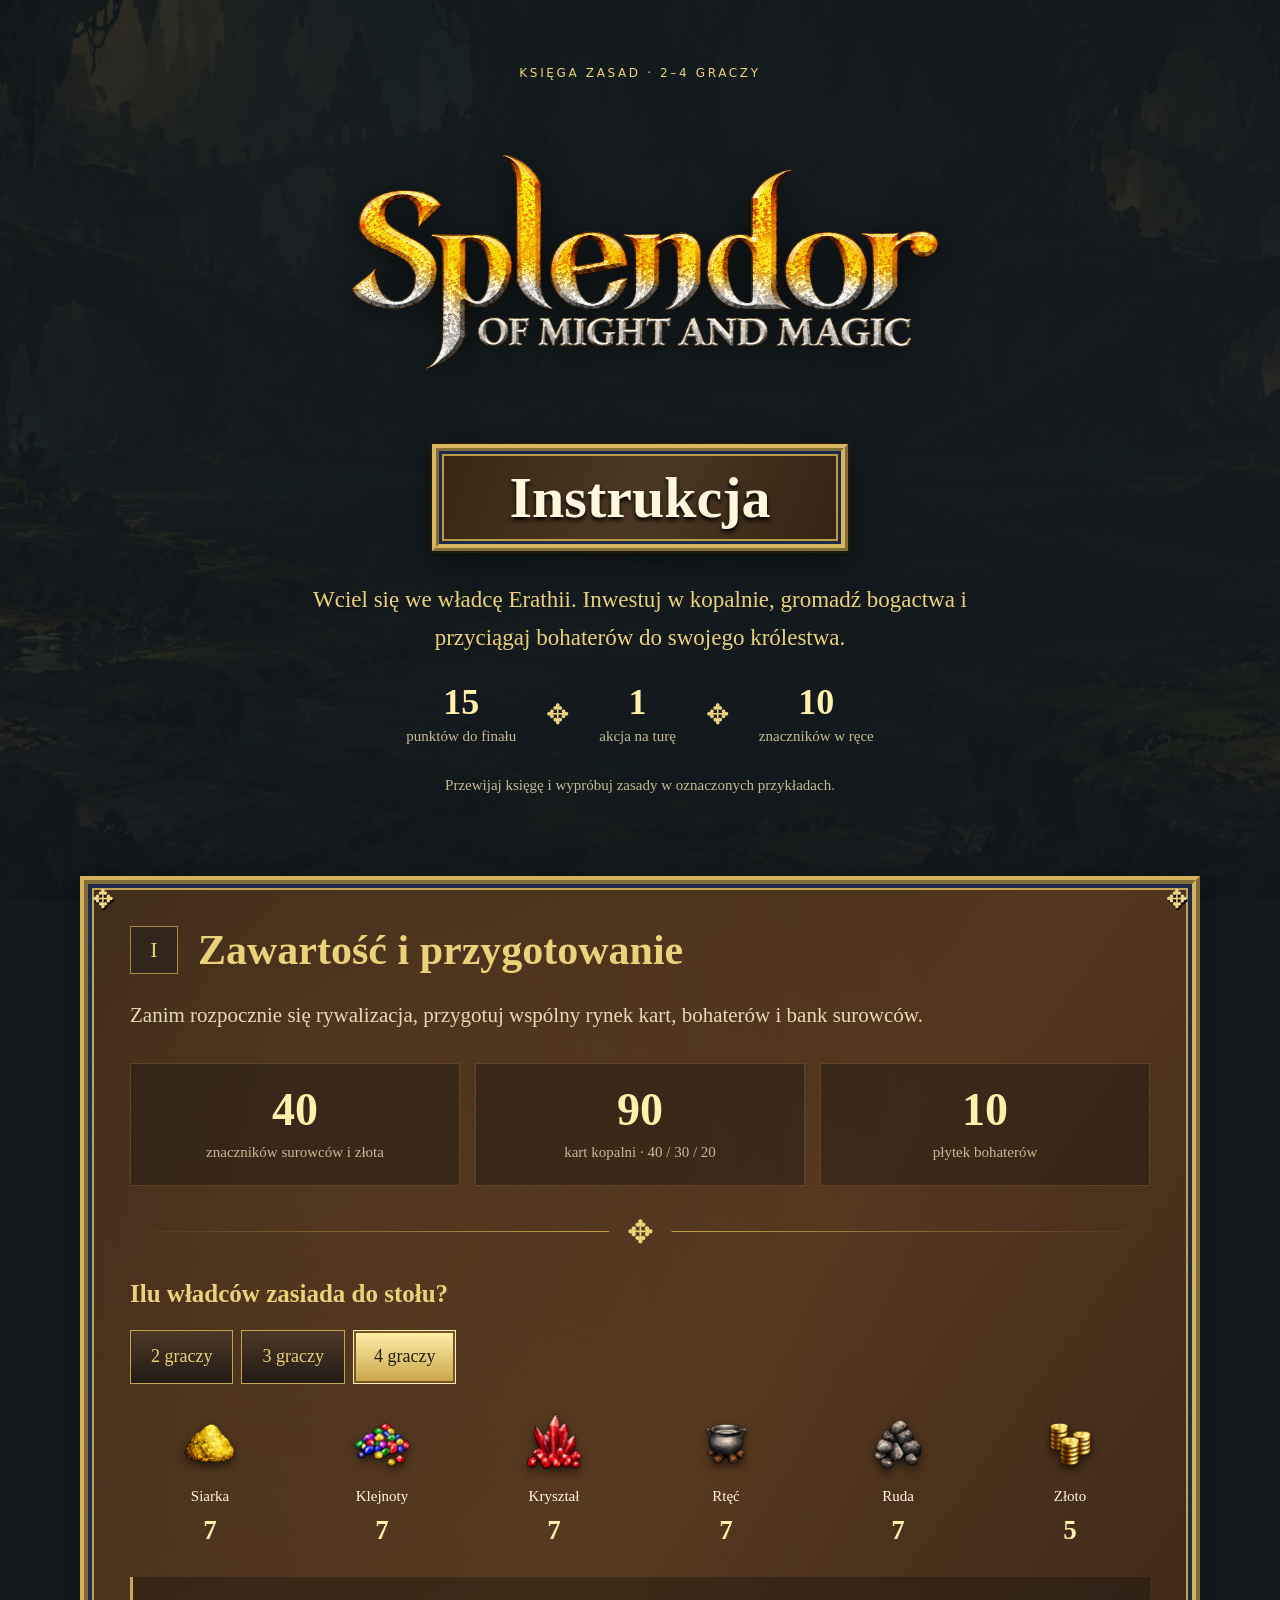
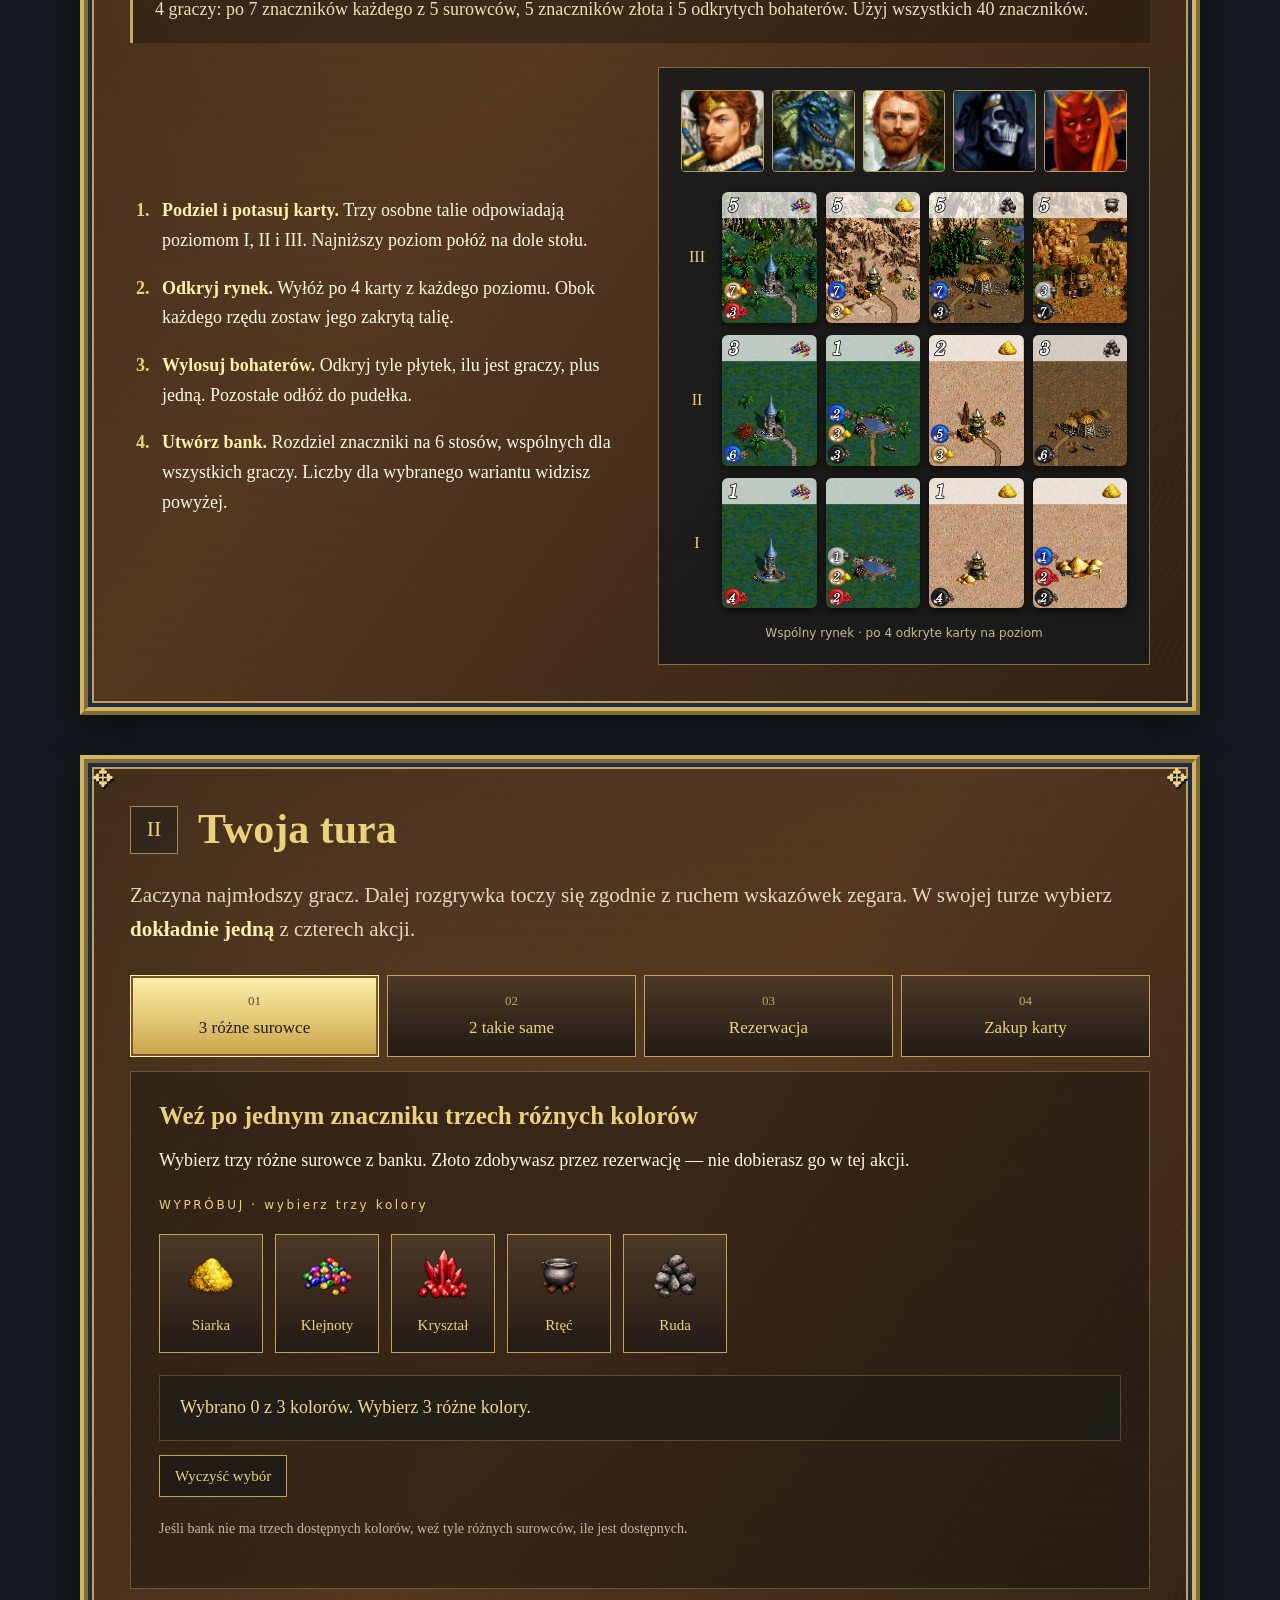
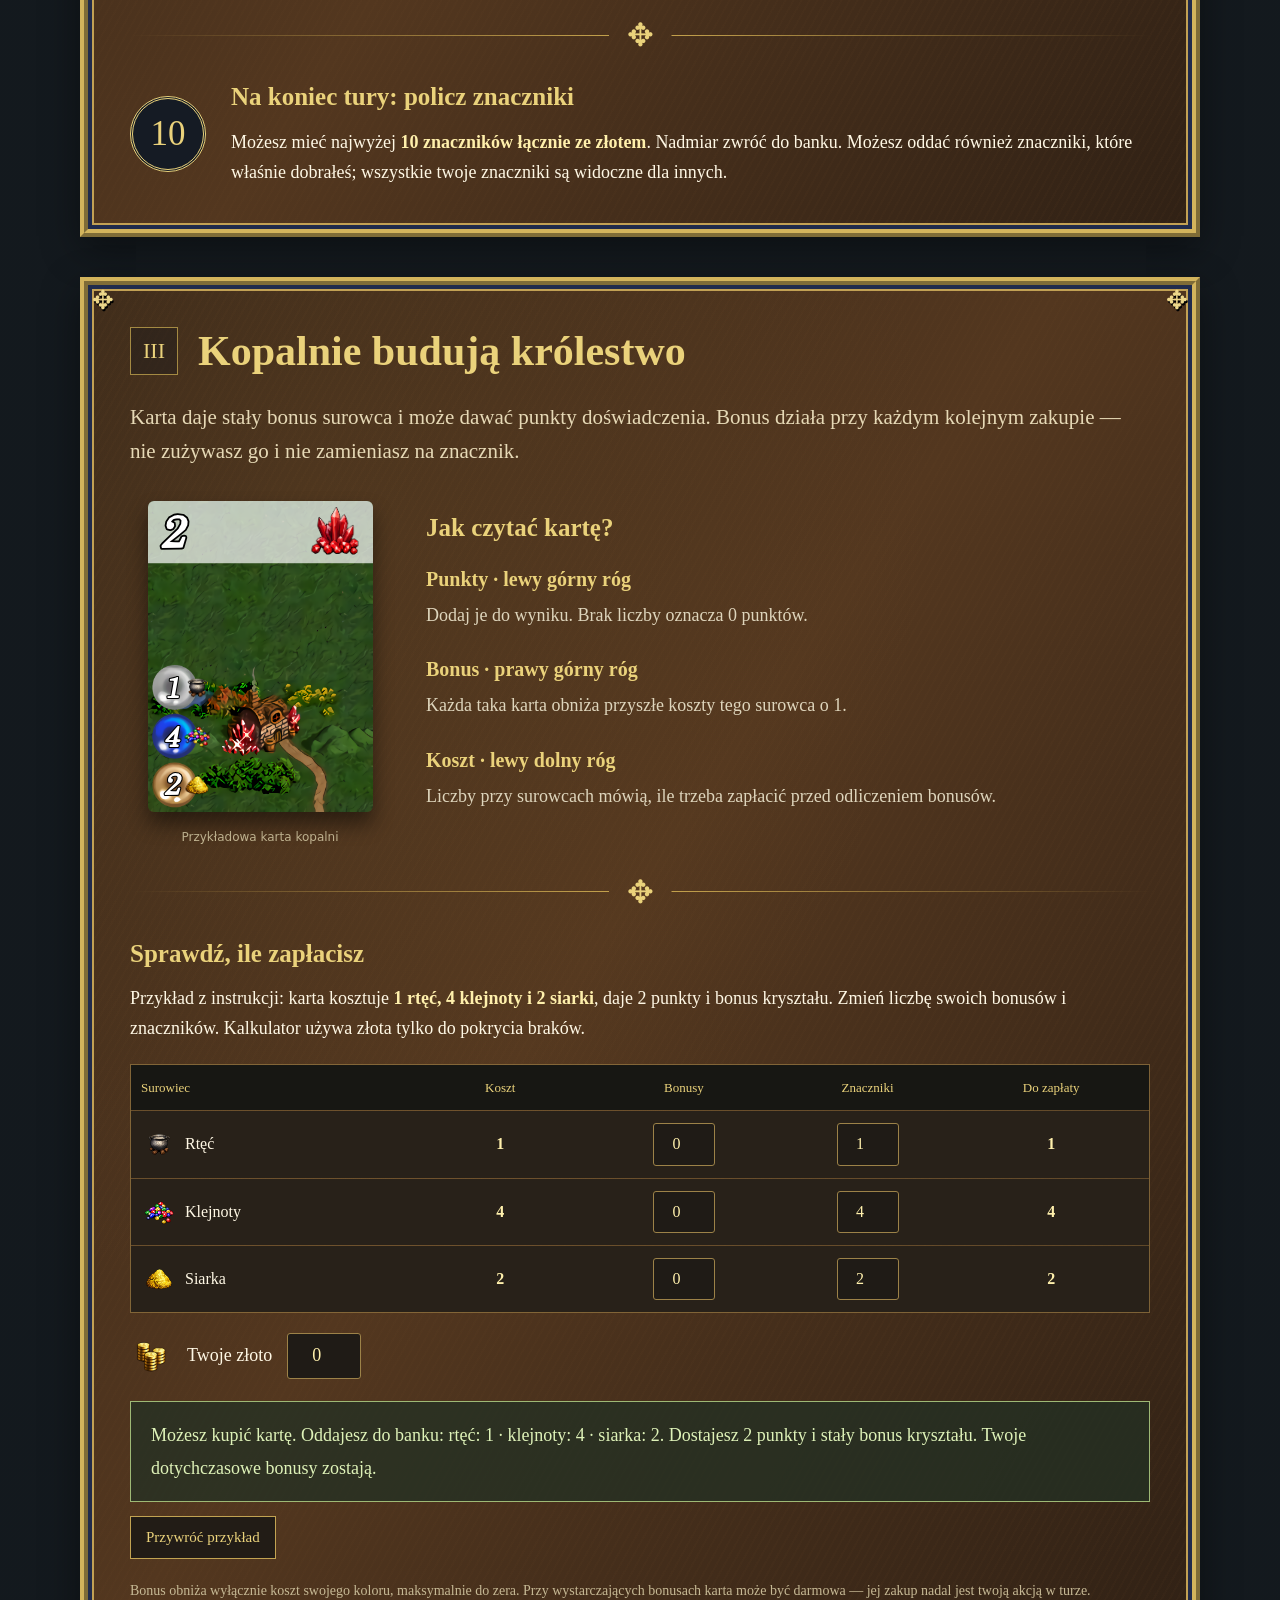
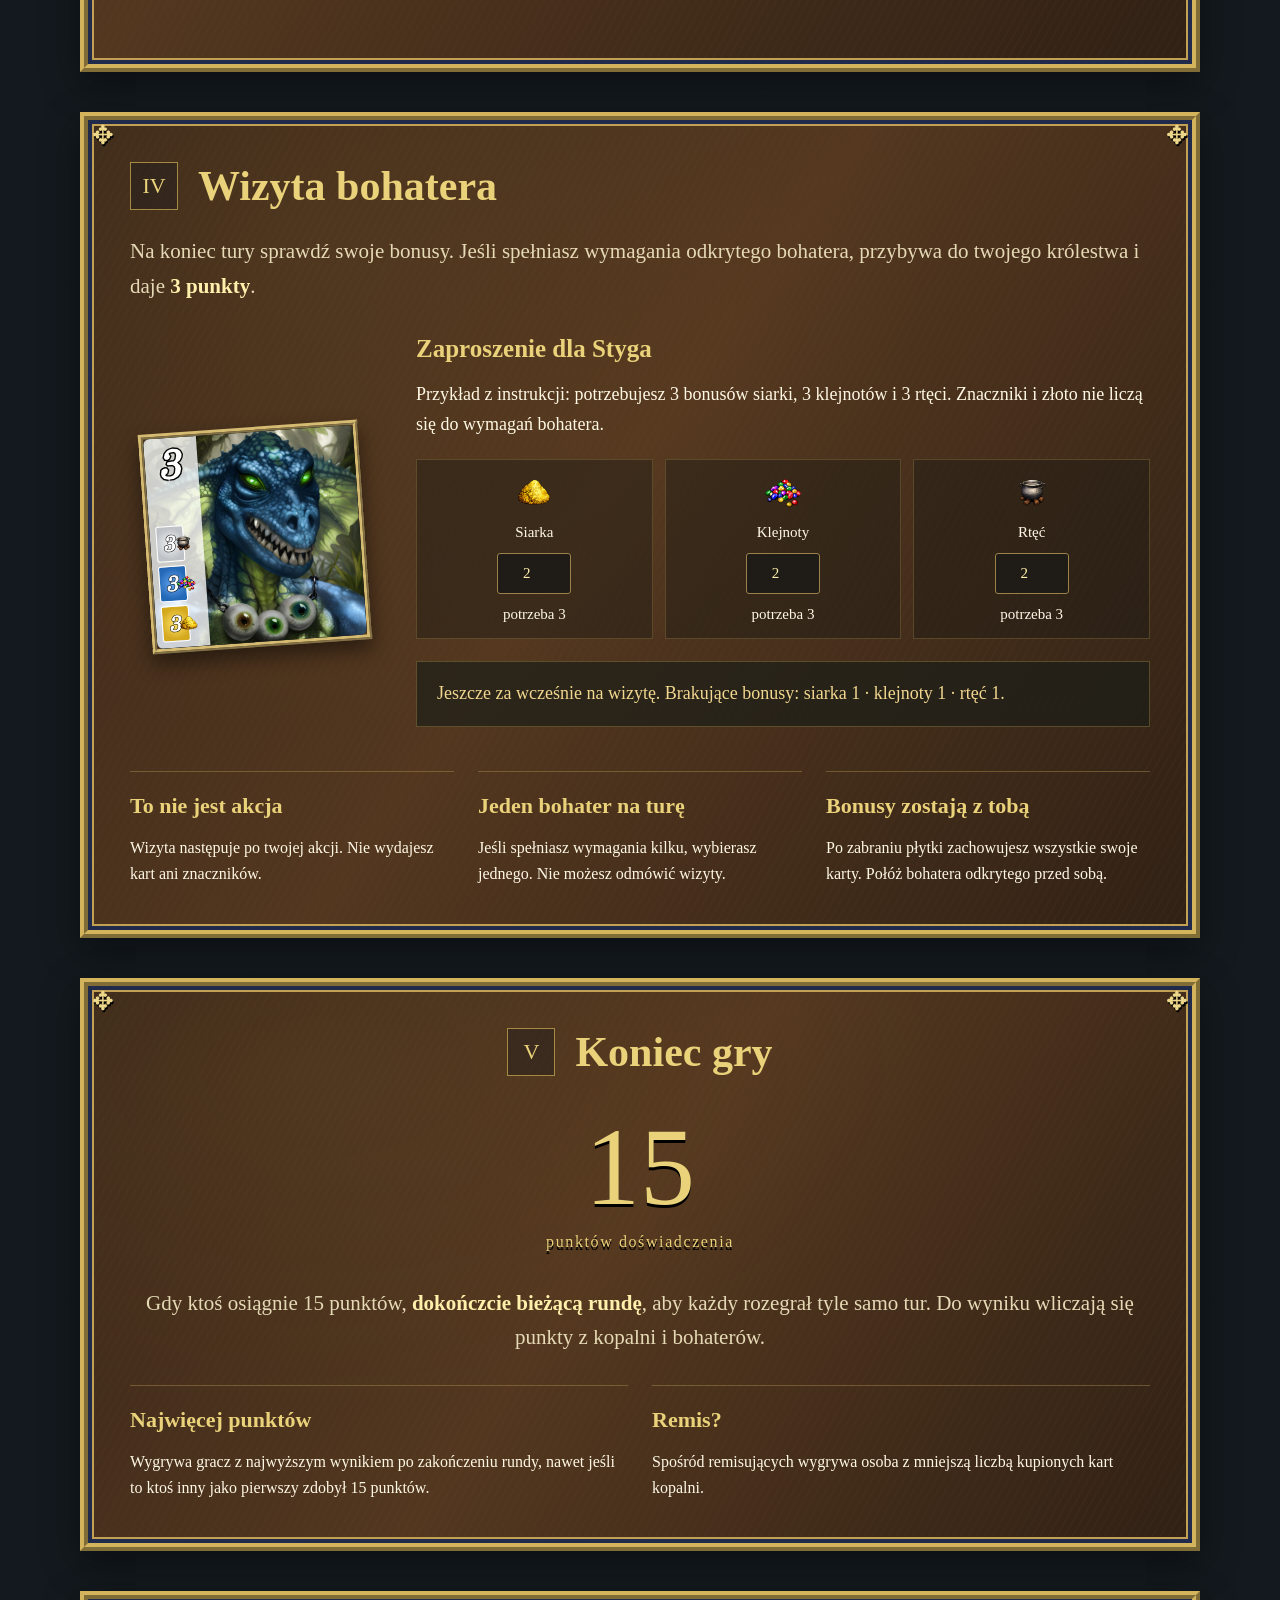
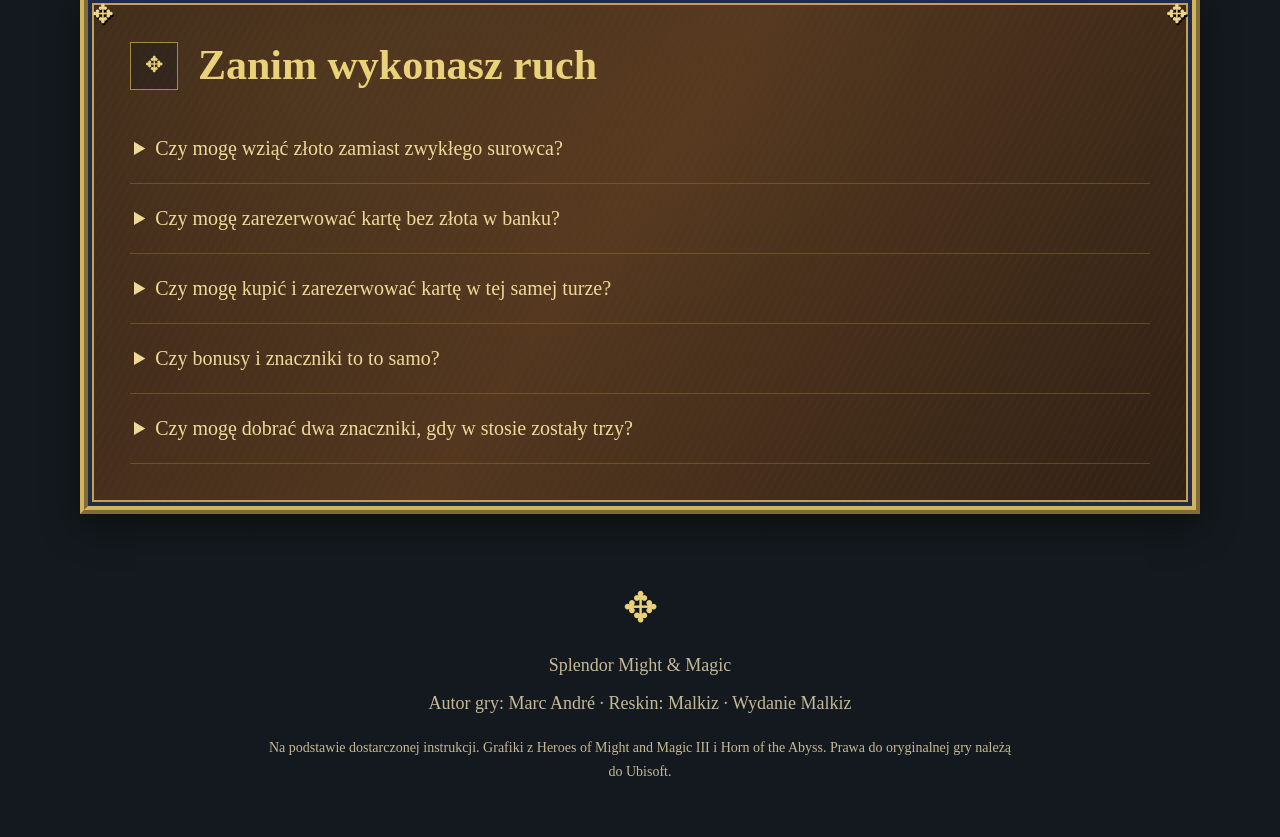
==== instrukcja/index.html @ 6b0357dc "Rozbuduj interfejs gry, dodaj galerie i interaktywna instrukcje Nawigacja i materialy dla graczy: - " ====
<!doctype html>
<html lang="pl">
<head>
  <meta charset="utf-8" />
  <meta name="viewport" content="width=device-width, initial-scale=1" />
  <meta name="theme-color" content="#171817" />
  <meta name="description" content="Interaktywna instrukcja Splendor Might & Magic. Przygotuj stół, wypróbuj ruchy i poznaj zasady zakupu kart oraz wizyt bohaterów." />
  <base href="../" />
  <title>Instrukcja — Splendor Might &amp; Magic</title>
  <link rel="stylesheet" href="card-layers.css" />
  <link rel="stylesheet" href="instrukcja/instrukcja.css" />
  <script type="module" src="instrukcja/instrukcja.js"></script>
</head>
<body>
  <main>
    <header class="cover">
      <p class="eyebrow">KSIĘGA ZASAD · 2–4 GRACZY</p>
      <img class="logo" src="sprites/logoSplendor.png" alt="Splendor Might & Magic" width="800" height="360" />
      <h1 class="title-frame">Instrukcja</h1>
      <p class="cover-copy">Wciel się we władcę Erathii. Inwestuj w kopalnie, gromadź bogactwa i przyciągaj bohaterów do swojego królestwa.</p>
      <div class="cover-stats"><span><b>15</b> punktów do finału</span><i aria-hidden="true">✥</i><span><b>1</b> akcja na turę</span><i aria-hidden="true">✥</i><span><b>10</b> znaczników w ręce</span></div>
      <p class="hint">Przewijaj księgę i wypróbuj zasady w oznaczonych przykładach.</p>
    </header>

    <section class="panel" aria-labelledby="contents-title">
      <div class="section-heading"><span class="chapter">I</span><h2 id="contents-title">Zawartość i przygotowanie</h2></div>
      <p class="lead">Zanim rozpocznie się rywalizacja, przygotuj wspólny rynek kart, bohaterów i bank surowców.</p>
      <div class="inventory"><div><strong>40</strong><span>znaczników surowców i złota</span></div><div><strong>90</strong><span>kart kopalni · 40 / 30 / 20</span></div><div><strong>10</strong><span>płytek bohaterów</span></div></div>
      <div class="ornament" aria-hidden="true">✥</div>
      <h3>Ilu władców zasiada do stołu?</h3>
      <div class="segmented" id="players" role="group" aria-label="Liczba graczy"><button type="button" data-players="2" aria-pressed="false">2 graczy</button><button type="button" data-players="3" aria-pressed="false">3 graczy</button><button type="button" data-players="4" aria-pressed="true">4 graczy</button></div>
      <div id="setup-resources" class="resource-bank" aria-live="polite"></div>
      <p class="callout" id="setup-summary" aria-live="polite"></p>
      <div class="two-col setup-layout"><ol class="steps"><li><b>Podziel i potasuj karty.</b> Trzy osobne talie odpowiadają poziomom I, II i III. Najniższy poziom połóż na dole stołu.</li><li><b>Odkryj rynek.</b> Wyłóż po 4 karty z każdego poziomu. Obok każdego rzędu zostaw jego zakrytą talię.</li><li><b>Wylosuj bohaterów.</b> Odkryj tyle płytek, ilu jest graczy, plus jedną. Pozostałe odłóż do pudełka.</li><li><b>Utwórz bank.</b> Rozdziel znaczniki na 6 stosów, wspólnych dla wszystkich graczy. Liczby dla wybranego wariantu widzisz powyżej.</li></ol><div class="market-preview" aria-label="Schemat rynku: trzy rzędy po cztery odkryte karty"><div id="setup-heroes" class="setup-heroes"></div><div id="market-rows"></div><p class="caption">Wspólny rynek · po 4 odkryte karty na poziom</p></div></div>
    </section>

    <section class="panel" aria-labelledby="turn-title">
      <div class="section-heading"><span class="chapter">II</span><h2 id="turn-title">Twoja tura</h2></div>
      <p class="lead">Zaczyna najmłodszy gracz. Dalej rozgrywka toczy się zgodnie z ruchem wskazówek zegara. W swojej turze wybierz <strong>dokładnie jedną</strong> z czterech akcji.</p>
      <div class="action-tabs" role="tablist" aria-label="Cztery możliwe akcje">
        <button type="button" id="tab-three" role="tab" aria-selected="true" aria-controls="action-three" tabindex="0" data-action="three"><span>01</span>3 różne surowce</button>
        <button type="button" id="tab-two" role="tab" aria-selected="false" aria-controls="action-two" tabindex="-1" data-action="two"><span>02</span>2 takie same</button>
        <button type="button" id="tab-reserve" role="tab" aria-selected="false" aria-controls="action-reserve" tabindex="-1" data-action="reserve"><span>03</span>Rezerwacja</button>
        <button type="button" id="tab-buy" role="tab" aria-selected="false" aria-controls="action-buy" tabindex="-1" data-action="buy"><span>04</span>Zakup karty</button>
      </div>
      <div id="action-three" class="action-content" role="tabpanel" aria-labelledby="tab-three">
        <h3>Weź po jednym znaczniku trzech różnych kolorów</h3><p>Wybierz trzy różne surowce z banku. Złoto zdobywasz przez rezerwację — nie dobierasz go w tej akcji.</p>
        <p class="example-label">WYPRÓBUJ · wybierz trzy kolory</p><div id="take-resources" class="take-resources"></div><p id="take-result" class="result" aria-live="polite">Wybrano 0 z 3 kolorów.</p><button type="button" class="quiet" id="reset-take">Wyczyść wybór</button>
        <p class="small">Jeśli bank nie ma trzech dostępnych kolorów, weź tyle różnych surowców, ile jest dostępnych.</p>
      </div>
      <div id="action-two" class="action-content" role="tabpanel" aria-labelledby="tab-two" hidden>
        <h3>Weź dwa znaczniki tego samego koloru</h3><p>Możesz to zrobić wyłącznie wtedy, gdy <strong>przed doborem</strong> w stosie leżą co najmniej 4 znaczniki. Ta akcja nie dotyczy złota.</p>
        <div class="two-demo"><img src="sprites/resource/crystal.png" alt="Kryształ" /><label for="bank-count">Kryształy w banku przed ruchem <output id="bank-value">4</output><input id="bank-count" type="range" min="0" max="7" value="4" /></label></div><p id="double-result" class="result" aria-live="polite"></p>
      </div>
      <div id="action-reserve" class="action-content" role="tabpanel" aria-labelledby="tab-reserve" hidden>
        <h3>Zarezerwuj kartę i weź złoto</h3><p>Weź do ręki jedną odkrytą kartę z rynku lub w ciemno wierzchnią kartę dowolnej talii. Karty z talii nie pokazujesz innym. Otrzymujesz też 1 złoto, jeśli jest w banku.</p>
        <div class="reserve-controls"><label for="reserved-count">Karty już na ręce <select id="reserved-count"><option value="0">0</option><option value="1">1</option><option value="2">2</option><option value="3">3</option></select></label><label class="check"><input type="checkbox" id="gold-available" checked /> Złoto jest w banku</label></div><p id="reserve-result" class="result" aria-live="polite"></p>
        <p class="callout">Limit to 3 zarezerwowane karty. Nie wolno ich odrzucać — miejsce zwalniasz, kupując jedną z nich. Rezerwacja jest jedyną drogą zdobycia złotego dżokera.</p>
      </div>
      <div id="action-buy" class="action-content" role="tabpanel" aria-labelledby="tab-buy" hidden>
        <h3>Kup odkrytą lub zarezerwowaną kartę</h3><p>Zapłać jej koszt znacznikami, pomniejszając go o bonusy posiadanych kart. Złoto zastępuje brakujący surowiec dowolnego koloru. Wydane znaczniki wracają do banku.</p><p>Dołóż kupioną kartę do swojego królestwa. Układaj karty w kolumnach według bonusów tak, aby punkty i symbole pozostały widoczne.</p><p class="callout">Po zakupie lub rezerwacji karty z rynku natychmiast uzupełnij puste miejsce kartą z tej samej talii. Jeśli talia się skończy, miejsce zostaje puste.</p><p class="hint">Niżej znajdziesz interaktywny przykład płatności.</p>
      </div>
      <div class="ornament" aria-hidden="true">✥</div>
      <div class="end-turn"><span class="seal">10</span><div><h3>Na koniec tury: policz znaczniki</h3><p>Możesz mieć najwyżej <b>10 znaczników łącznie ze złotem</b>. Nadmiar zwróć do banku. Możesz oddać również znaczniki, które właśnie dobrałeś; wszystkie twoje znaczniki są widoczne dla innych.</p></div></div>
    </section>

    <section class="panel" aria-labelledby="purchase-title">
      <div class="section-heading"><span class="chapter">III</span><h2 id="purchase-title">Kopalnie budują królestwo</h2></div>
      <p class="lead">Karta daje stały bonus surowca i może dawać punkty doświadczenia. Bonus działa przy każdym kolejnym zakupie — nie zużywasz go i nie zamieniasz na znacznik.</p>
      <div class="two-col card-lesson"><div class="sample-card"><div id="purchase-card"></div><p class="caption">Przykładowa karta kopalni</p></div><div><h3>Jak czytać kartę?</h3><dl class="anatomy"><dt>Punkty · lewy górny róg</dt><dd>Dodaj je do wyniku. Brak liczby oznacza 0 punktów.</dd><dt>Bonus · prawy górny róg</dt><dd>Każda taka karta obniża przyszłe koszty tego surowca o 1.</dd><dt>Koszt · lewy dolny róg</dt><dd>Liczby przy surowcach mówią, ile trzeba zapłacić przed odliczeniem bonusów.</dd></dl></div></div>
      <div class="ornament" aria-hidden="true">✥</div>
      <h3>Sprawdź, ile zapłacisz</h3><p>Przykład z instrukcji: karta kosztuje <b>1 rtęć, 4 klejnoty i 2 siarki</b>, daje 2 punkty i bonus kryształu. Zmień liczbę swoich bonusów i znaczników. Kalkulator używa złota tylko do pokrycia braków.</p>
      <div class="calculator-scroll"><div class="calculator" id="calculator"></div></div><label class="gold-control" for="gold-count"><img src="sprites/resource/gold.png" alt="" /> Twoje złoto <input type="number" id="gold-count" min="0" max="10" value="0" /></label>
      <div id="payment-result" class="result payment-result" aria-live="polite"></div><button type="button" class="quiet" id="reset-payment">Przywróć przykład</button>
      <p class="small">Bonus obniża wyłącznie koszt swojego koloru, maksymalnie do zera. Przy wystarczających bonusach karta może być darmowa — jej zakup nadal jest twoją akcją w turze.</p>
    </section>

    <section class="panel" aria-labelledby="heroes-title">
      <div class="section-heading"><span class="chapter">IV</span><h2 id="heroes-title">Wizyta bohatera</h2></div>
      <p class="lead">Na koniec tury sprawdź swoje bonusy. Jeśli spełniasz wymagania odkrytego bohatera, przybywa do twojego królestwa i daje <strong>3 punkty</strong>.</p>
      <div class="two-col hero-lesson"><div class="hero-portrait" id="styg-tile"></div><div><h3>Zaproszenie dla Styga</h3><p>Przykład z instrukcji: potrzebujesz 3 bonusów siarki, 3 klejnotów i 3 rtęci. Znaczniki i złoto nie liczą się do wymagań bohatera.</p><div id="hero-bonuses" class="hero-bonuses"></div><p id="hero-result" class="result" aria-live="polite"></p></div></div>
      <div class="rule-grid"><div><h3>To nie jest akcja</h3><p>Wizyta następuje po twojej akcji. Nie wydajesz kart ani znaczników.</p></div><div><h3>Jeden bohater na turę</h3><p>Jeśli spełniasz wymagania kilku, wybierasz jednego. Nie możesz odmówić wizyty.</p></div><div><h3>Bonusy zostają z tobą</h3><p>Po zabraniu płytki zachowujesz wszystkie swoje karty. Połóż bohatera odkrytego przed sobą.</p></div></div>
    </section>

    <section class="panel finale" aria-labelledby="end-title">
      <div class="section-heading"><span class="chapter">V</span><h2 id="end-title">Koniec gry</h2></div>
      <div class="victory-mark">15<span>punktów doświadczenia</span></div>
      <p class="lead">Gdy ktoś osiągnie 15 punktów, <strong>dokończcie bieżącą rundę</strong>, aby każdy rozegrał tyle samo tur. Do wyniku wliczają się punkty z kopalni i bohaterów.</p>
      <div class="rule-grid"><div><h3>Najwięcej punktów</h3><p>Wygrywa gracz z najwyższym wynikiem po zakończeniu rundy, nawet jeśli to ktoś inny jako pierwszy zdobył 15 punktów.</p></div><div><h3>Remis?</h3><p>Spośród remisujących wygrywa osoba z mniejszą liczbą kupionych kart kopalni.</p></div></div>
    </section>

    <section class="panel questions" aria-labelledby="questions-title"><div class="section-heading"><span class="chapter">✥</span><h2 id="questions-title">Zanim wykonasz ruch</h2></div>
      <details><summary>Czy mogę wziąć złoto zamiast zwykłego surowca?</summary><p>Nie. Złoto otrzymujesz wyłącznie podczas rezerwacji karty i tylko wtedy, gdy złoto jest dostępne w banku. Podczas płatności zastępuje dowolny surowiec.</p></details>
      <details><summary>Czy mogę zarezerwować kartę bez złota w banku?</summary><p>Tak, o ile masz mniej niż 3 zarezerwowane karty. Brak złota nie blokuje rezerwacji — po prostu nie otrzymujesz znacznika.</p></details>
      <details><summary>Czy mogę kupić i zarezerwować kartę w tej samej turze?</summary><p>Nie. Wybierasz jedną akcję. Zakup zarezerwowanej karty także zajmuje całą akcję.</p></details>
      <details><summary>Czy bonusy i znaczniki to to samo?</summary><p>Nie. Bonusy pochodzą z kupionych kart i są stałe. Znaczniki wydajesz na zakupy i oddajesz do banku. Wymagania bohaterów spełniają tylko bonusy.</p></details>
      <details><summary>Czy mogę dobrać dwa znaczniki, gdy w stosie zostały trzy?</summary><p>Nie. Aby wziąć dwa znaczniki tego samego koloru, przed ruchem w stosie muszą leżeć co najmniej cztery.</p></details>
    </section>
    <footer><span aria-hidden="true">✥</span><p>Splendor Might &amp; Magic</p><p>Autor gry: Marc André · Reskin: Malkiz · Wydanie Malkiz</p><p class="small">Na podstawie dostarczonej instrukcji. Grafiki z Heroes of Might and Magic III i Horn of the Abyss. Prawa do oryginalnej gry należą do Ubisoft.</p></footer>
  </main>
</body>
</html>
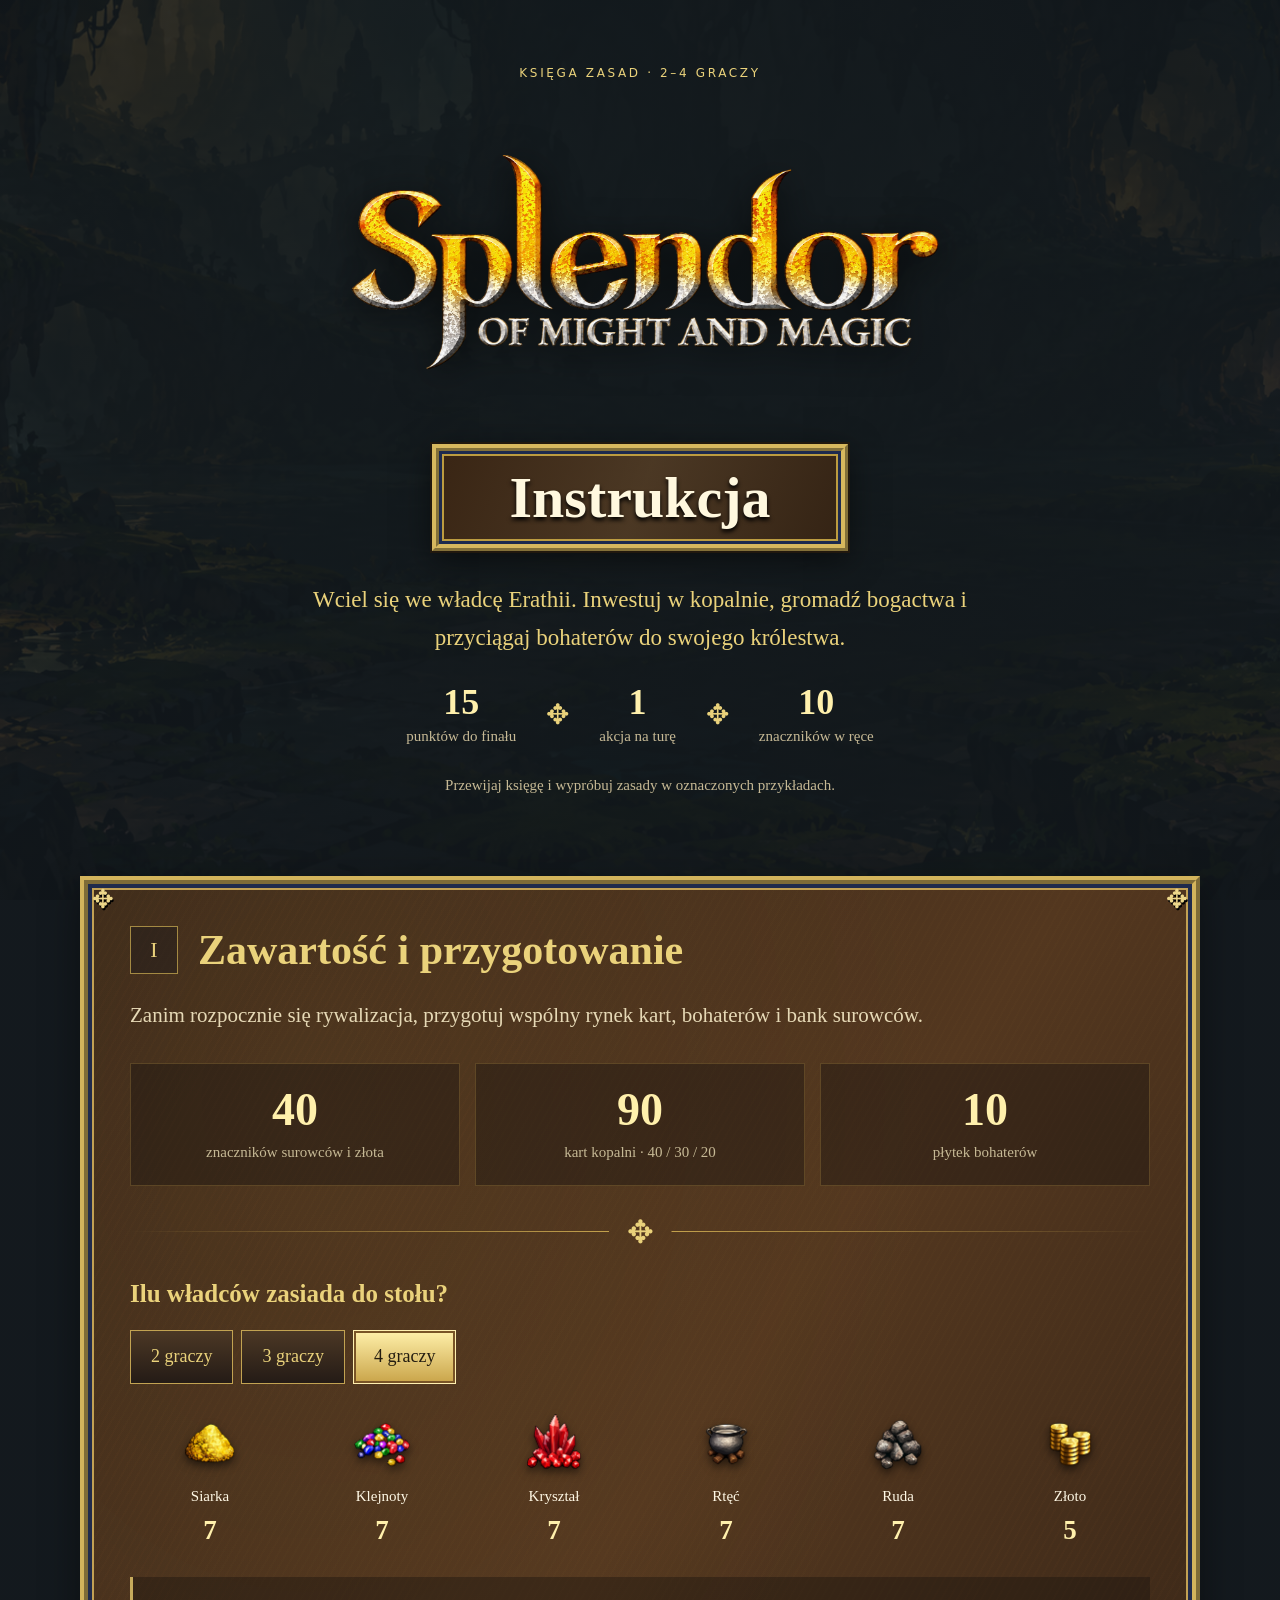
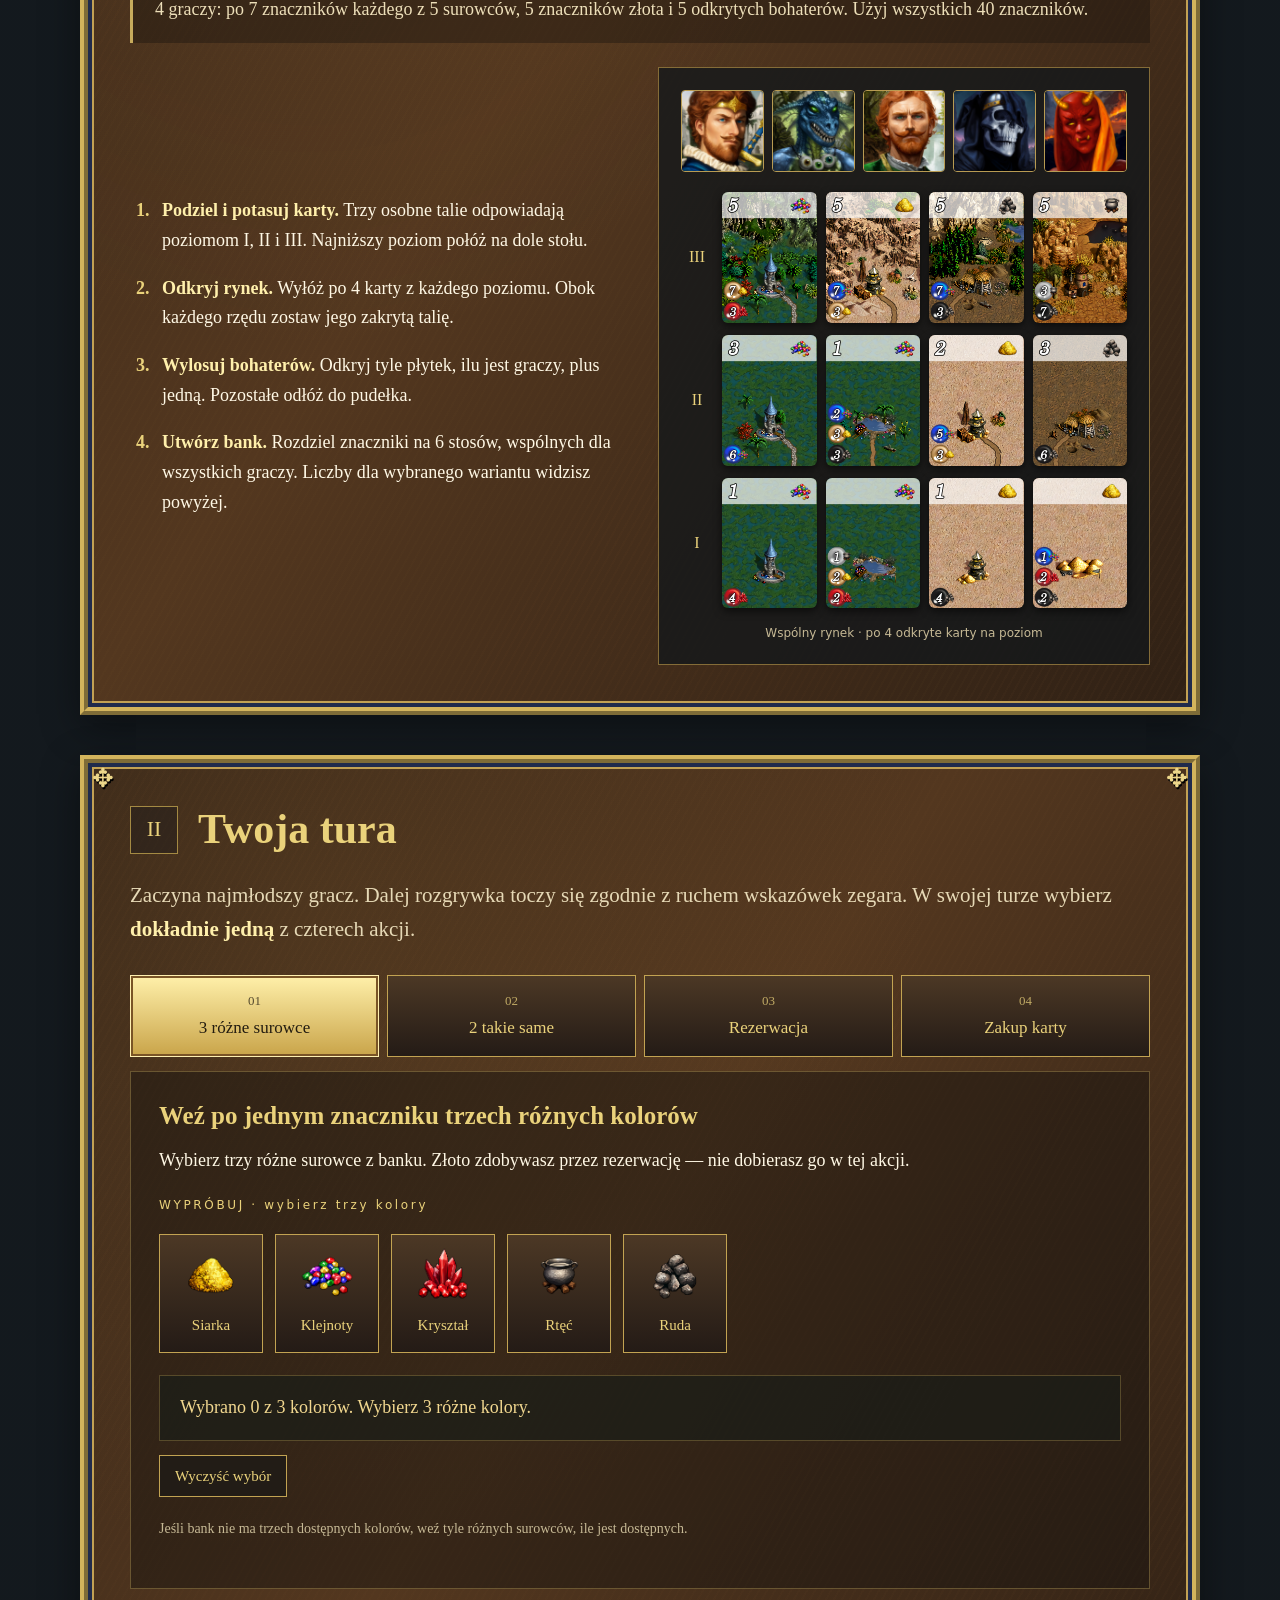
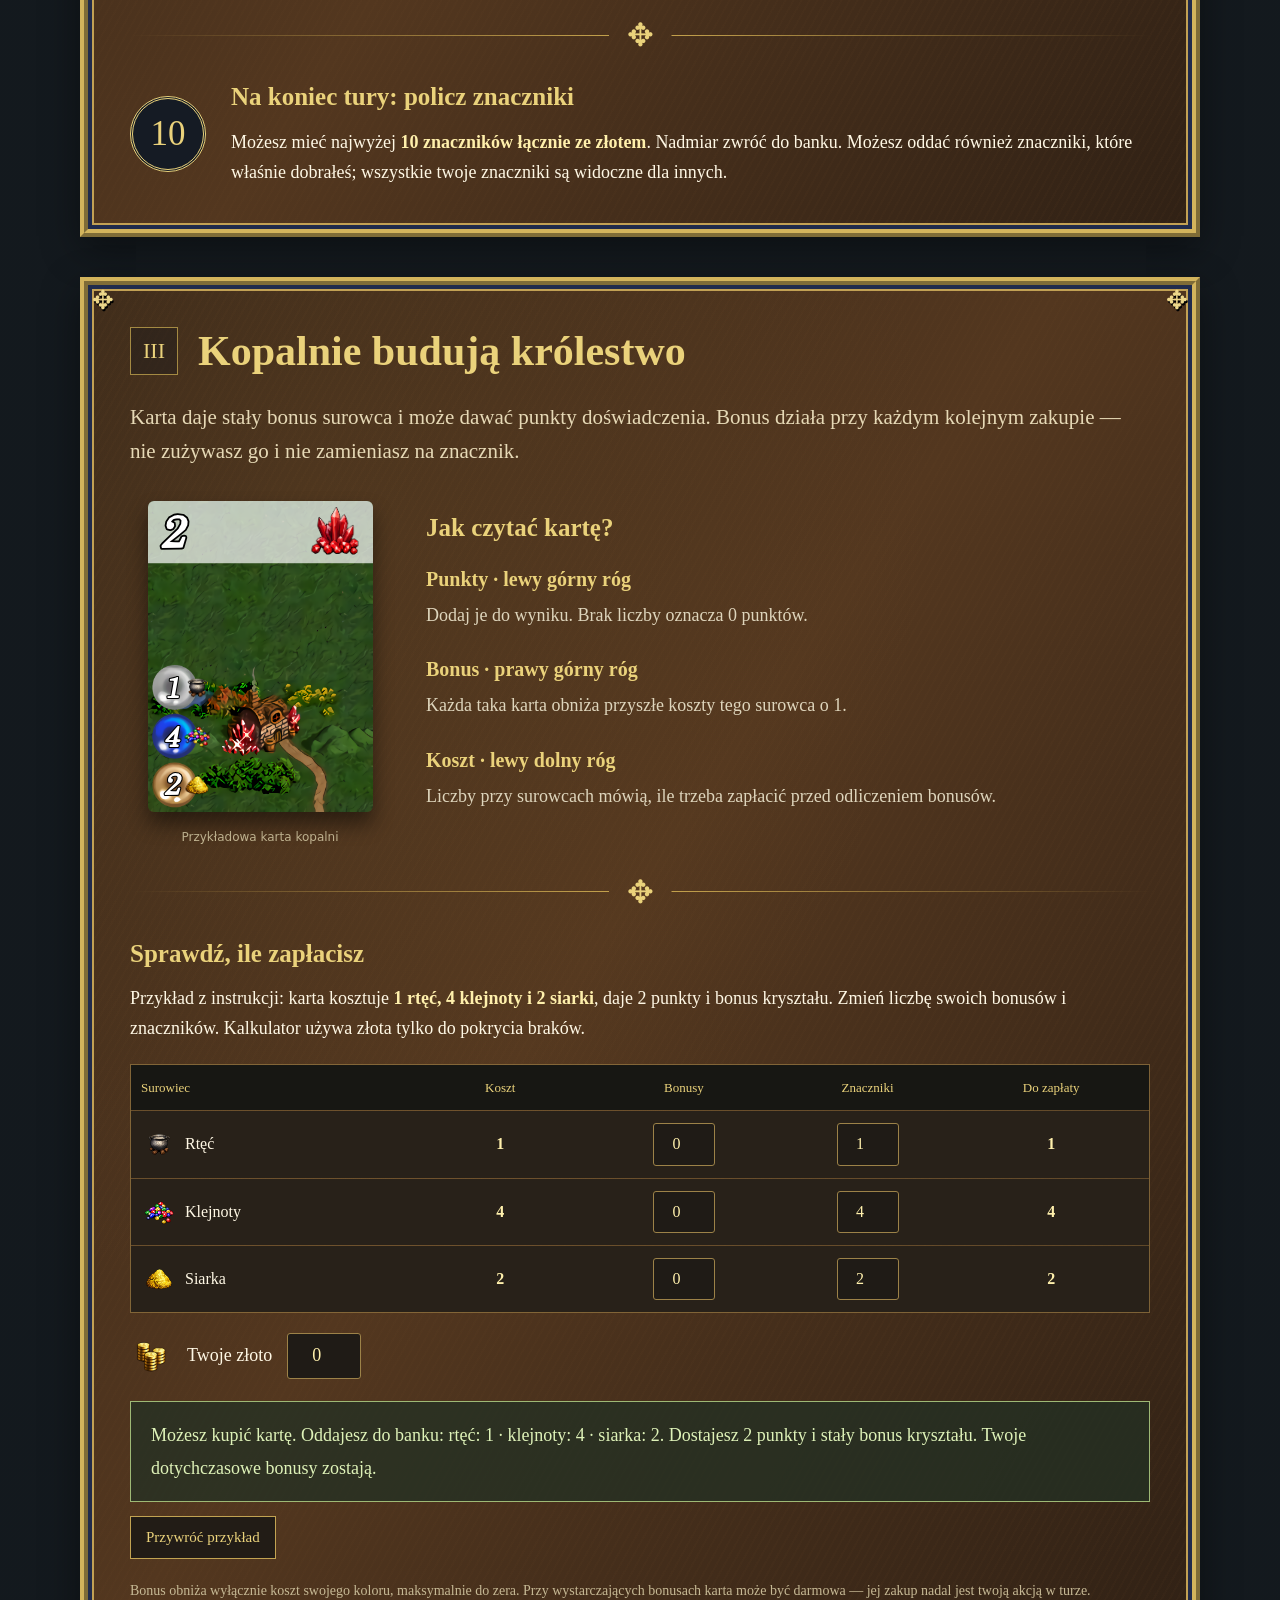
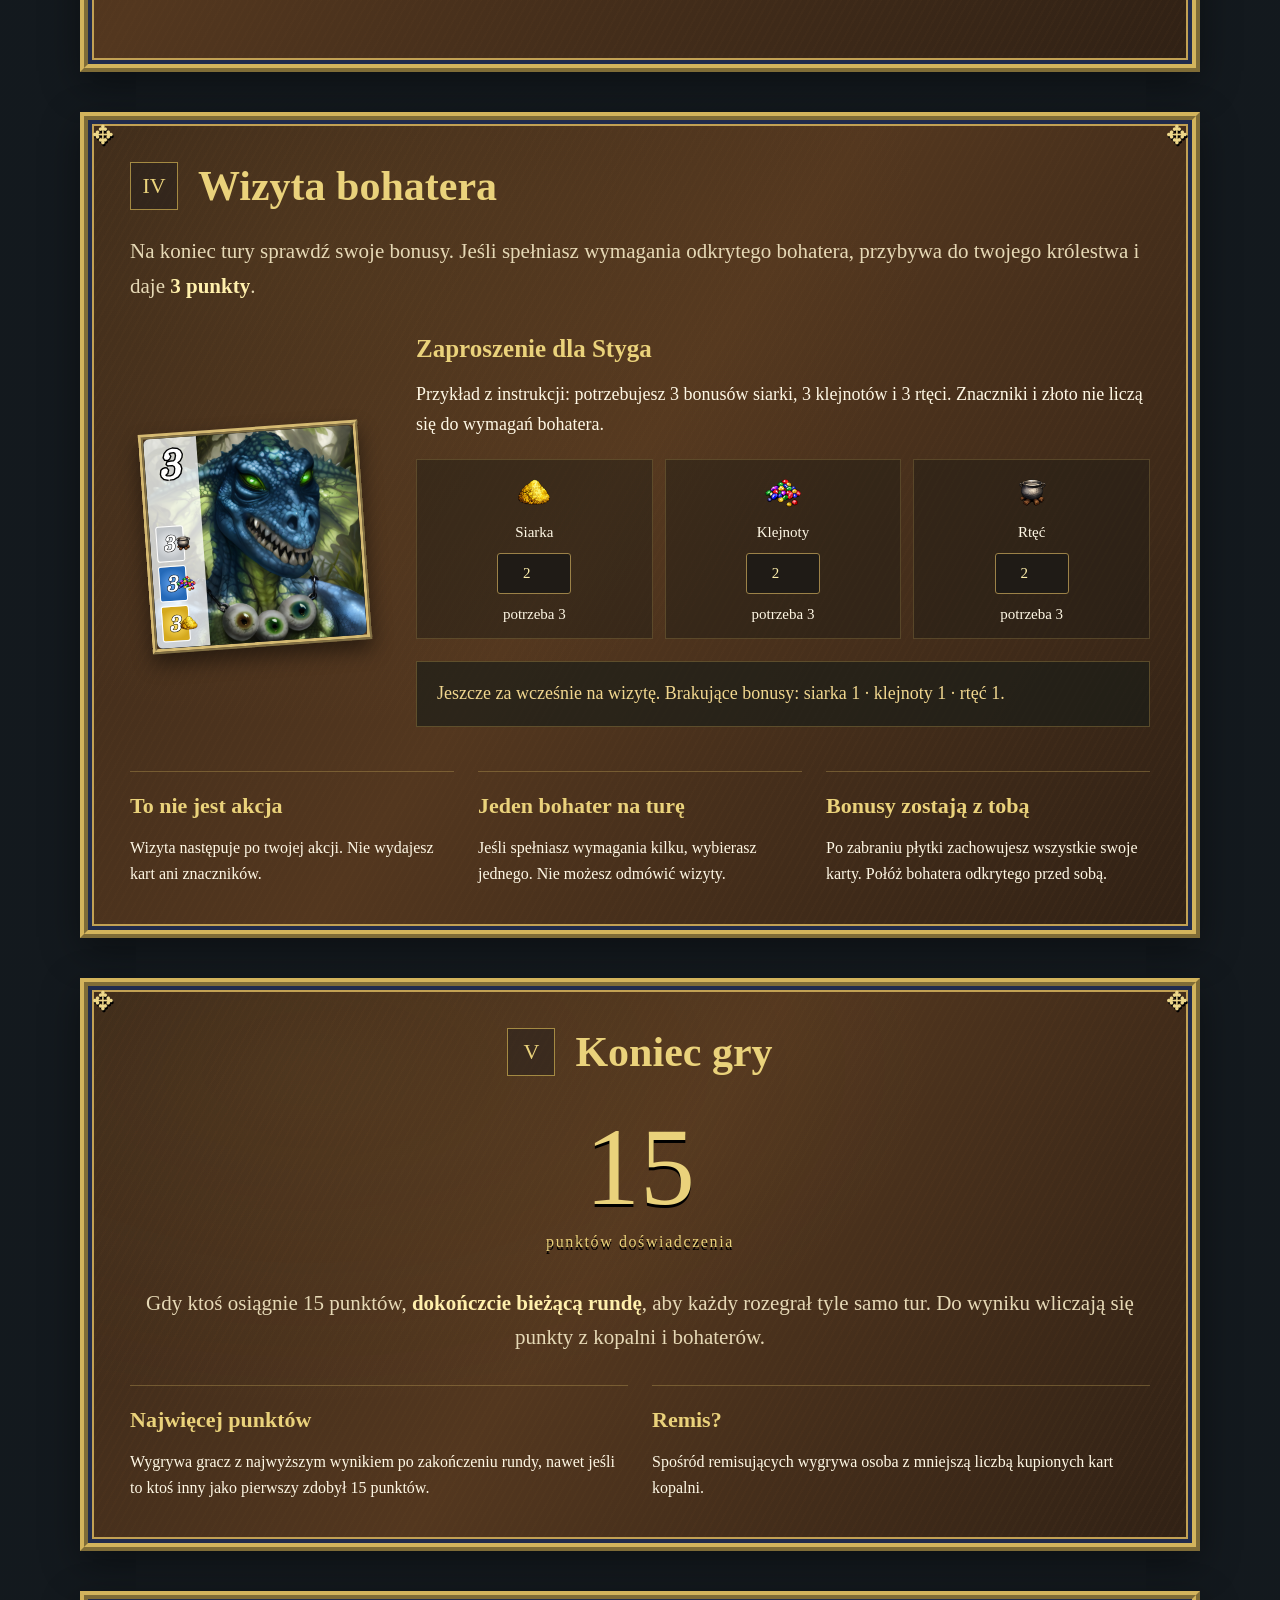
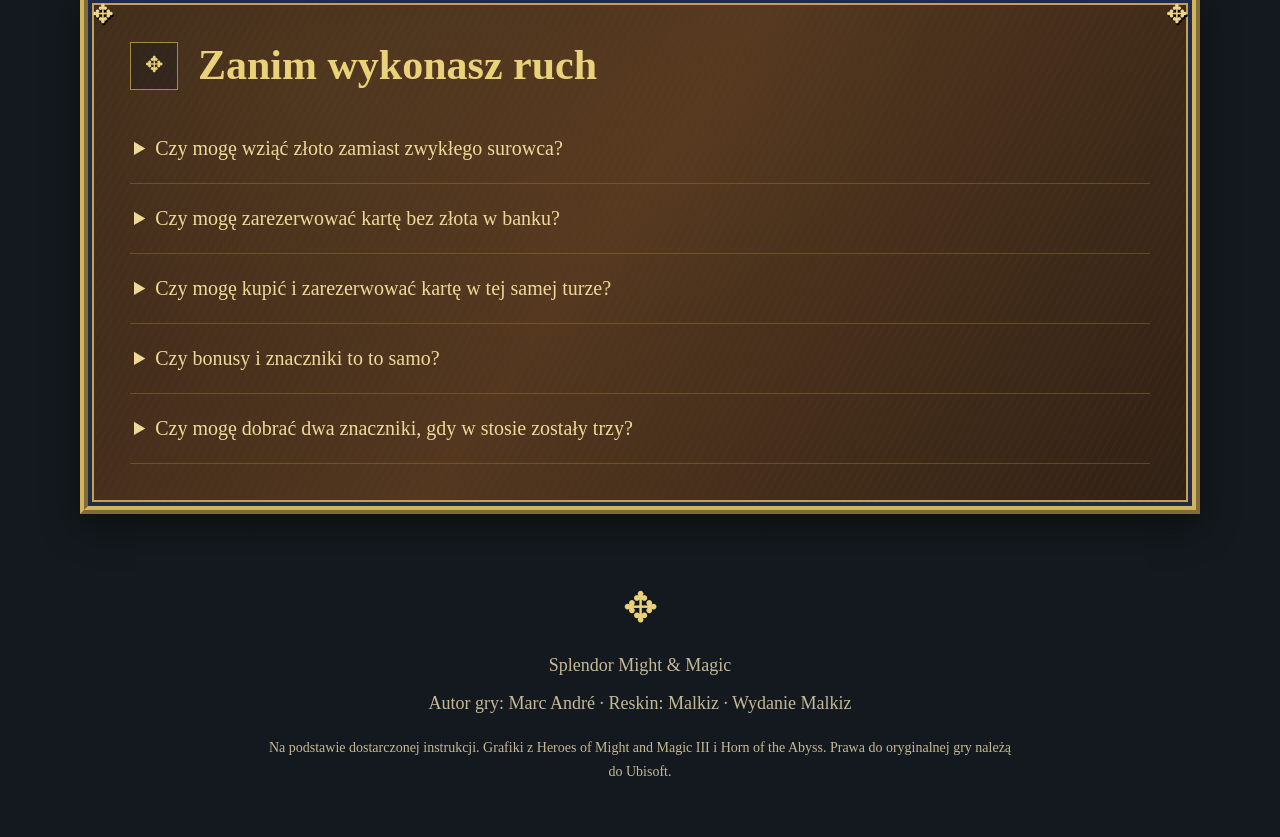
==== commit 82903776: "Dodaj dzwieki gry i zaktualizuj grafiki oraz interfejs" ====
--- a/instrukcja/index.html
+++ b/instrukcja/index.html
@@ -15,7 +15,7 @@
   <main>
     <header class="cover">
       <p class="eyebrow">KSIĘGA ZASAD · 2–4 GRACZY</p>
-      <img class="logo" src="sprites/logoSplendor.png" alt="Splendor Might & Magic" width="800" height="360" />
+      <img class="logo" src="sprites/logoSplendor.webp" alt="Splendor Might & Magic" width="800" height="360" />
       <h1 class="title-frame">Instrukcja</h1>
       <p class="cover-copy">Wciel się we władcę Erathii. Inwestuj w kopalnie, gromadź bogactwa i przyciągaj bohaterów do swojego królestwa.</p>
       <div class="cover-stats"><span><b>15</b> punktów do finału</span><i aria-hidden="true">✥</i><span><b>1</b> akcja na turę</span><i aria-hidden="true">✥</i><span><b>10</b> znaczników w ręce</span></div>
